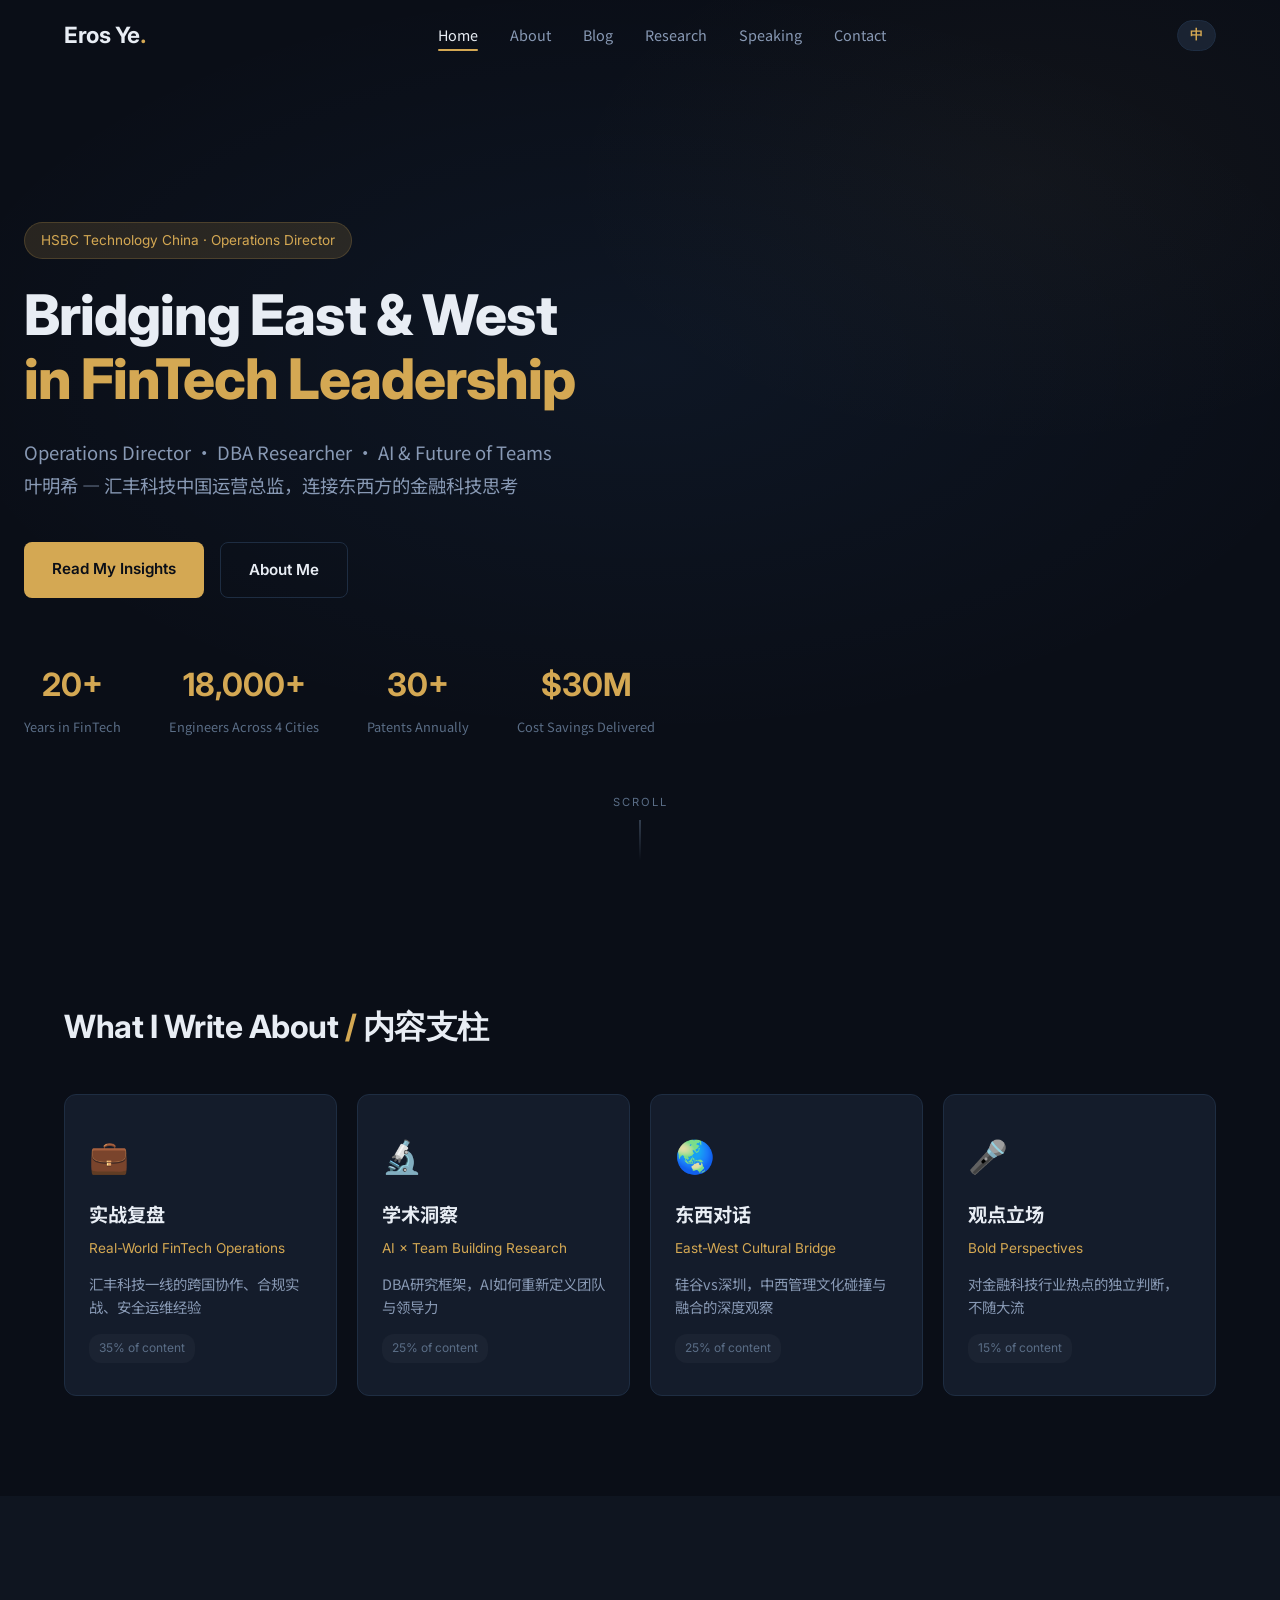
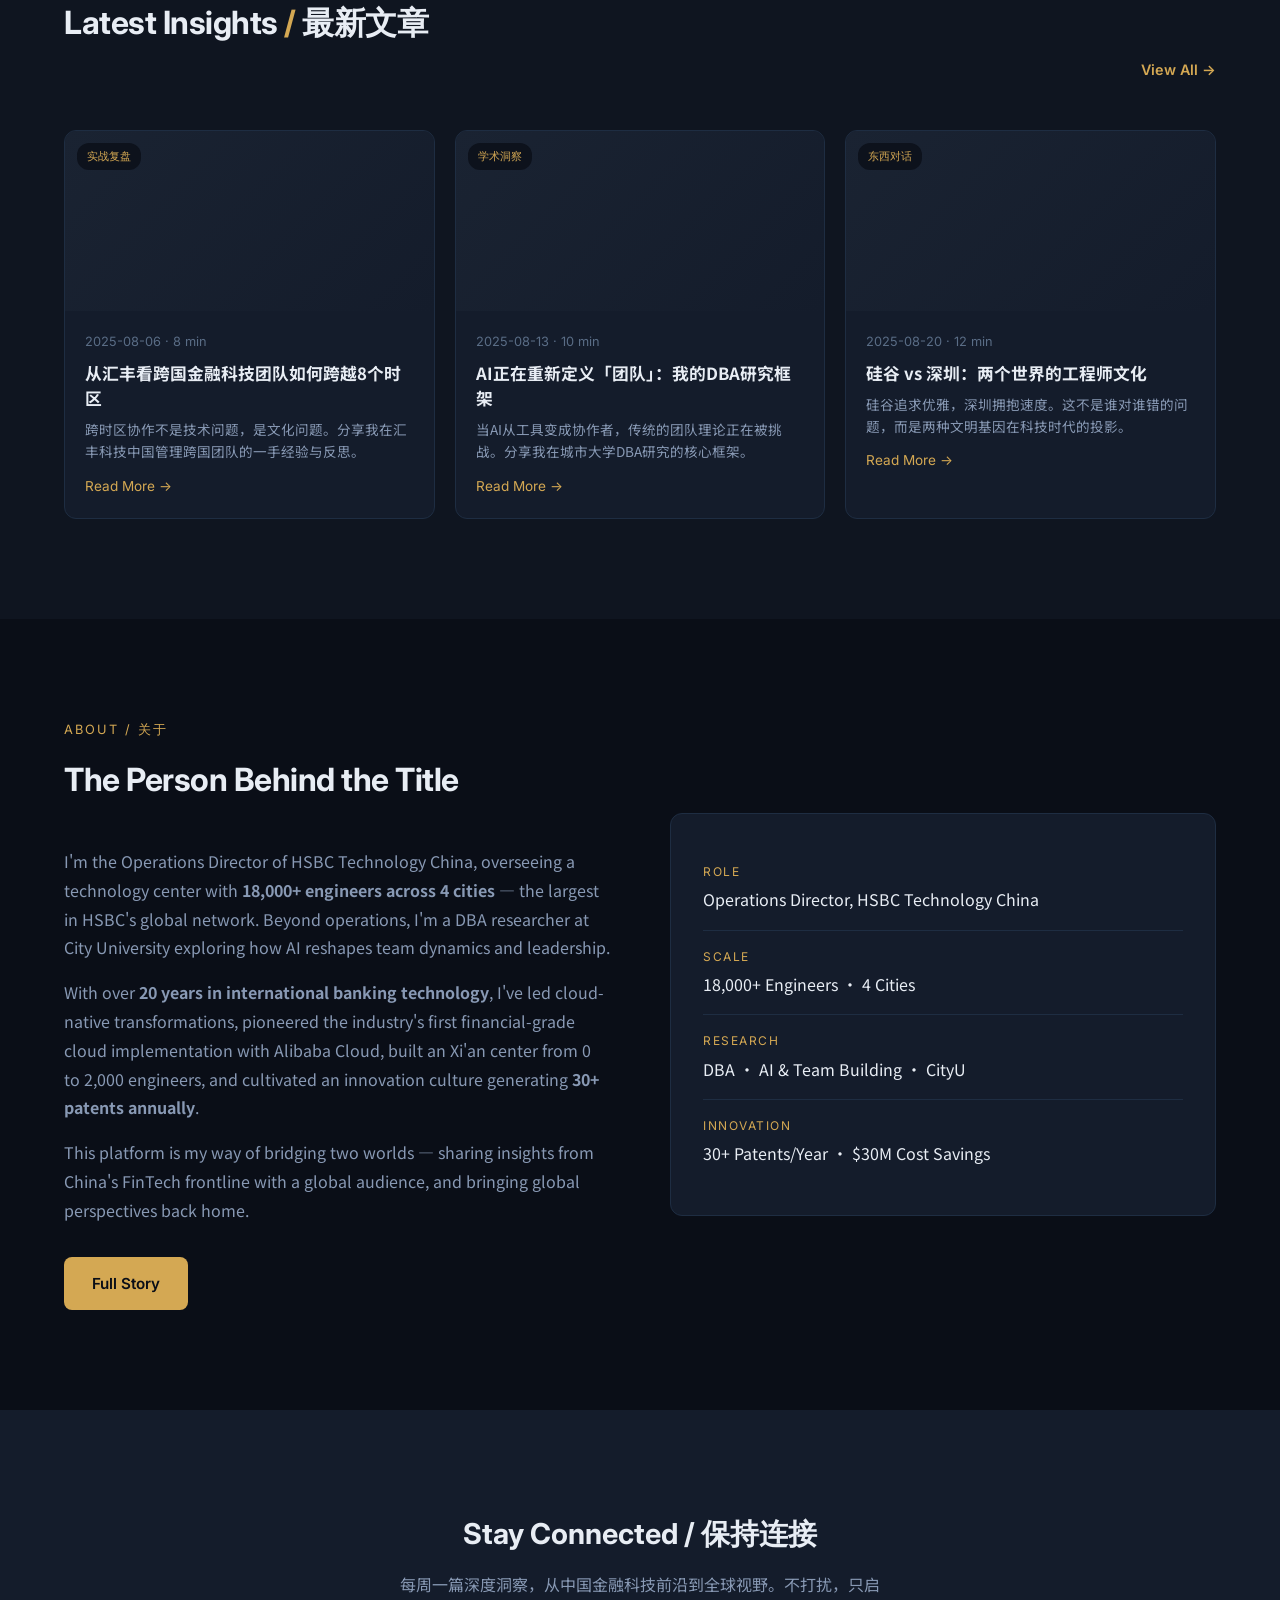
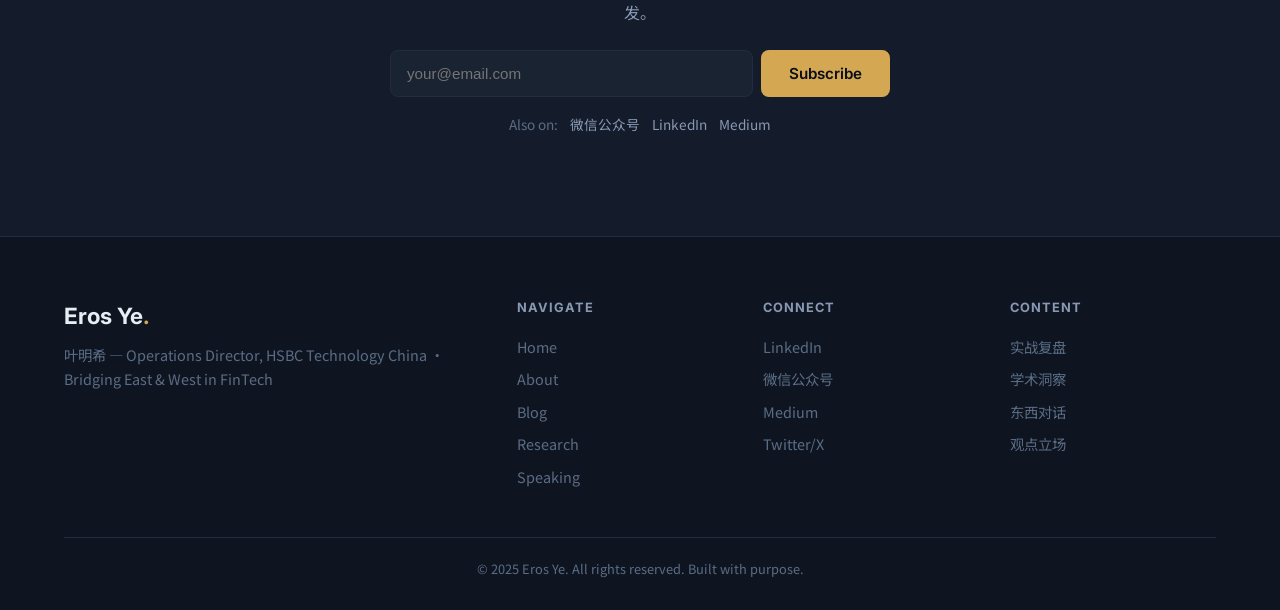
==== index.html @ 11315983 "Eros Ye personal brand website v1.0" ====
<!DOCTYPE html>
<html lang="zh-CN">
<head>
<meta charset="UTF-8">
<meta name="viewport" content="width=device-width, initial-scale=1.0">
<meta name="description" content="HSBC Technology China COO · DBA Researcher · FinTech East-Meets-West — 汇丰科技中国COO的个人品牌网站，连接东西方金融科技">
<meta name="keywords" content="FinTech, HSBC, COO, AI Leadership, Team Building, 金融科技, 东西方管理, DBA">
<meta property="og:title" content="Eros Ye — FinTech Leader · COO · Researcher">
<meta property="og:description" content="Bridging East and West in FinTech, AI, and Leadership">
<meta property="og:type" content="website">
<title>Eros Ye — FinTech Leader · COO · Researcher</title>
<link rel="stylesheet" href="css/style.css">
<link rel="preconnect" href="https://fonts.googleapis.com">
<link rel="preconnect" href="https://fonts.gstatic.com" crossorigin>
<link href="https://fonts.googleapis.com/css2?family=Inter:wght@400;500;600;700;800&family=Noto+Sans+SC:wght@400;500;600;700&display=swap" rel="stylesheet">
</head>
<body>
  <!-- 导航栏 -->
  <nav class="navbar" id="navbar">
    <div class="nav-container">
      <a href="/" class="nav-logo">Eros Ye<span class="dot">.</span></a>
      <div class="nav-links" id="navLinks">
        <a href="/" class="nav-link active">Home</a>
        <a href="/about.html" class="nav-link">About</a>
        <a href="/blog.html" class="nav-link">Blog</a>
        <a href="/research.html" class="nav-link">Research</a>
        <a href="/speaking.html" class="nav-link">Speaking</a>
        <a href="/contact.html" class="nav-link">Contact</a>
      </div>
      <div class="nav-actions">
        <button class="lang-toggle" onclick="toggleLang()" id="langToggle">中</button>
        <button class="mobile-menu-btn" onclick="toggleMobileMenu()">☰</button>
      </div>
    </div>
  </nav>

  <!-- 英雄区域 -->
  <section class="hero">
    <div class="hero-bg"></div>
    <div class="hero-content">
      <div class="hero-badge">HSBC Technology China · Operations Director</div>
      <h1 class="hero-title">
        <span class="hero-line">Bridging East & West</span>
        <span class="hero-line accent">in FinTech Leadership</span>
      </h1>
      <p class="hero-subtitle">
        Operations Director · DBA Researcher · AI & Future of Teams<br>
        叶明希 — 汇丰科技中国运营总监，连接东西方的金融科技思考
      </p>
      <div class="hero-cta">
        <a href="/blog.html" class="btn btn-primary">Read My Insights</a>
        <a href="/about.html" class="btn btn-outline">About Me</a>
      </div>
      <div class="hero-stats">
        <div class="stat">
          <div class="stat-number">20+</div>
          <div class="stat-label">Years in FinTech</div>
        </div>
        <div class="stat">
          <div class="stat-number">18,000+</div>
          <div class="stat-label">Engineers Across 4 Cities</div>
        </div>
        <div class="stat">
          <div class="stat-number">30+</div>
          <div class="stat-label">Patents Annually</div>
        </div>
        <div class="stat">
          <div class="stat-number">$30M</div>
          <div class="stat-label">Cost Savings Delivered</div>
        </div>
      </div>
    </div>
    <div class="scroll-indicator">
      <span>Scroll</span>
      <div class="scroll-line"></div>
    </div>
  </section>

  <!-- 内容支柱 -->
  <section class="pillars section">
    <div class="container">
      <h2 class="section-title">What I Write About <span class="accent">/</span> 内容支柱</h2>
      <div class="pillars-grid">
        <div class="pillar-card" data-aos="fade-up">
          <div class="pillar-icon">💼</div>
          <h3>实战复盘</h3>
          <p class="en">Real-World FinTech Operations</p>
          <p>汇丰科技一线的跨国协作、合规实战、安全运维经验</p>
          <div class="pillar-tag">35% of content</div>
        </div>
        <div class="pillar-card" data-aos="fade-up" data-aos-delay="100">
          <div class="pillar-icon">🔬</div>
          <h3>学术洞察</h3>
          <p class="en">AI × Team Building Research</p>
          <p>DBA研究框架，AI如何重新定义团队与领导力</p>
          <div class="pillar-tag">25% of content</div>
        </div>
        <div class="pillar-card" data-aos="fade-up" data-aos-delay="200">
          <div class="pillar-icon">🌏</div>
          <h3>东西对话</h3>
          <p class="en">East-West Cultural Bridge</p>
          <p>硅谷vs深圳，中西管理文化碰撞与融合的深度观察</p>
          <div class="pillar-tag">25% of content</div>
        </div>
        <div class="pillar-card" data-aos="fade-up" data-aos-delay="300">
          <div class="pillar-icon">🎤</div>
          <h3>观点立场</h3>
          <p class="en">Bold Perspectives</p>
          <p>对金融科技行业热点的独立判断，不随大流</p>
          <div class="pillar-tag">15% of content</div>
        </div>
      </div>
    </div>
  </section>

  <!-- 最新文章 -->
  <section class="latest-posts section bg-alt">
    <div class="container">
      <div class="section-header">
        <h2 class="section-title">Latest Insights <span class="accent">/</span> 最新文章</h2>
        <a href="/blog.html" class="btn btn-text">View All →</a>
      </div>
      <div class="posts-grid" id="latestPosts">
        <!-- JS 动态加载 -->
      </div>
    </div>
  </section>

  <!-- 关于我简介 -->
  <section class="about-brief section">
    <div class="container">
      <div class="about-brief-grid">
        <div class="about-brief-text">
          <div class="section-label">About / 关于</div>
          <h2 class="section-title">The Person Behind the Title</h2>
          <p>I'm the Operations Director of HSBC Technology China, overseeing a technology center with <strong>18,000+ engineers across 4 cities</strong> — the largest in HSBC's global network. Beyond operations, I'm a DBA researcher at City University exploring how AI reshapes team dynamics and leadership.</p>
          <p>With over <strong>20 years in international banking technology</strong>, I've led cloud-native transformations, pioneered the industry's first financial-grade cloud implementation with Alibaba Cloud, built an Xi'an center from 0 to 2,000 engineers, and cultivated an innovation culture generating <strong>30+ patents annually</strong>.</p>
          <p>This platform is my way of bridging two worlds — sharing insights from China's FinTech frontline with a global audience, and bringing global perspectives back home.</p>
          <a href="/about.html" class="btn btn-primary">Full Story</a>
        </div>
        <div class="about-brief-visual">
          <div class="visual-card">
            <div class="visual-item">
              <div class="visual-label">Role</div>
              <div class="visual-value">Operations Director, HSBC Technology China</div>
            </div>
            <div class="visual-item">
              <div class="visual-label">Scale</div>
              <div class="visual-value">18,000+ Engineers · 4 Cities</div>
            </div>
            <div class="visual-item">
              <div class="visual-label">Research</div>
              <div class="visual-value">DBA · AI & Team Building · CityU</div>
            </div>
            <div class="visual-item">
              <div class="visual-label">Innovation</div>
              <div class="visual-value">30+ Patents/Year · $30M Cost Savings</div>
            </div>
          </div>
        </div>
      </div>
    </div>
  </section>

  <!-- 订阅区域 -->
  <section class="newsletter section bg-dark">
    <div class="container">
      <div class="newsletter-content">
        <h2>Stay Connected / 保持连接</h2>
        <p>每周一篇深度洞察，从中国金融科技前沿到全球视野。不打扰，只启发。</p>
        <form class="newsletter-form" id="newsletterForm" onsubmit="subscribeNewsletter(event)">
          <input type="email" placeholder="your@email.com" required>
          <button type="submit" class="btn btn-primary">Subscribe</button>
        </form>
        <div class="newsletter-platforms">
          <span>Also on:</span>
          <a href="#" class="platform-link">微信公众号</a>
          <a href="#" class="platform-link">LinkedIn</a>
          <a href="#" class="platform-link">Medium</a>
        </div>
      </div>
    </div>
  </section>

  <!-- 页脚 -->
  <footer class="footer">
    <div class="container">
      <div class="footer-grid">
        <div class="footer-brand">
          <div class="footer-logo">Eros Ye<span class="dot">.</span></div>
          <p>叶明希 — Operations Director, HSBC Technology China · Bridging East & West in FinTech</p>
        </div>
        <div class="footer-links">
          <h4>Navigate</h4>
          <a href="/">Home</a>
          <a href="/about.html">About</a>
          <a href="/blog.html">Blog</a>
          <a href="/research.html">Research</a>
          <a href="/speaking.html">Speaking</a>
        </div>
        <div class="footer-links">
          <h4>Connect</h4>
          <a href="#">LinkedIn</a>
          <a href="#">微信公众号</a>
          <a href="#">Medium</a>
          <a href="#">Twitter/X</a>
        </div>
        <div class="footer-links">
          <h4>Content</h4>
          <a href="/blog.html?pillar=practice">实战复盘</a>
          <a href="/blog.html?pillar=academic">学术洞察</a>
          <a href="/blog.html?pillar=eastwest">东西对话</a>
          <a href="/blog.html?pillar=opinion">观点立场</a>
        </div>
      </div>
      <div class="footer-bottom">
        <p>&copy; 2025 Eros Ye. All rights reserved. Built with purpose.</p>
      </div>
    </div>
  </footer>

  <script src="js/main.js"></script>
  <script src="js/data.js"></script>
</body>
</html>
---- css/style.css ----
/* ========================================
   个人品牌网站 — 主样式表
   金融科技调性：深蓝+金色+极简
   ======================================== */

/* === CSS Variables === */
:root {
  --bg-primary: #0a0e17;
  --bg-secondary: #0f1520;
  --bg-card: #141c2b;
  --bg-elevated: #1a2332;
  --border: #1e2d42;
  --border-light: #263548;
  --text-primary: #e8edf4;
  --text-secondary: #8899b4;
  --text-muted: #5a6d86;
  --accent: #d4a853;
  --accent-hover: #e0be6a;
  --accent-dim: rgba(212, 168, 83, 0.15);
  --blue: #4d9fff;
  --blue-dim: rgba(77, 159, 255, 0.12);
  --green: #34d399;
  --red: #f87171;
  --purple: #a78bfa;
  --font-en: 'Inter', -apple-system, BlinkMacSystemFont, sans-serif;
  --font-cn: 'Noto Sans SC', 'PingFang SC', 'Microsoft YaHei', sans-serif;
  --radius: 12px;
  --radius-sm: 8px;
  --transition: 0.3s cubic-bezier(0.4, 0, 0.2, 1);
  --max-width: 1200px;
}

/* === Reset & Base === */
*, *::before, *::after { margin: 0; padding: 0; box-sizing: border-box; }
html { scroll-behavior: smooth; }
body {
  font-family: var(--font-cn);
  background: var(--bg-primary);
  color: var(--text-primary);
  line-height: 1.7;
  -webkit-font-smoothing: antialiased;
  overflow-x: hidden;
}
.container { max-width: var(--max-width); margin: 0 auto; padding: 0 24px; }
.section { padding: 100px 0; }
.section.bg-alt { background: var(--bg-secondary); }
.section.bg-dark { background: var(--bg-card); }

/* === Typography === */
.section-title {
  font-family: var(--font-en);
  font-size: 2rem;
  font-weight: 700;
  margin-bottom: 40px;
  letter-spacing: -0.5px;
}
.section-title .accent { color: var(--accent); }
.section-label {
  font-family: var(--font-en);
  font-size: 0.8rem;
  text-transform: uppercase;
  letter-spacing: 2px;
  color: var(--accent);
  margin-bottom: 12px;
}
.section-header {
  display: flex;
  justify-content: space-between;
  align-items: flex-end;
  margin-bottom: 40px;
}

/* === Navigation === */
.navbar {
  position: fixed; top: 0; left: 0; right: 0; z-index: 1000;
  padding: 16px 0;
  transition: background var(--transition), padding var(--transition);
}
.navbar.scrolled {
  background: rgba(10, 14, 23, 0.92);
  backdrop-filter: blur(20px);
  border-bottom: 1px solid var(--border);
  padding: 10px 0;
}
.nav-container {
  max-width: var(--max-width); margin: 0 auto; padding: 0 24px;
  display: flex; justify-content: space-between; align-items: center;
}
.nav-logo {
  font-family: var(--font-en); font-size: 1.4rem; font-weight: 700;
  color: var(--text-primary); text-decoration: none; letter-spacing: -0.5px;
}
.nav-logo .dot { color: var(--accent); }
.nav-links { display: flex; gap: 32px; }
.nav-link {
  font-size: 0.9rem; color: var(--text-secondary); text-decoration: none;
  transition: color var(--transition); position: relative;
}
.nav-link:hover, .nav-link.active { color: var(--text-primary); }
.nav-link.active::after {
  content: ''; position: absolute; bottom: -4px; left: 0; right: 0;
  height: 2px; background: var(--accent); border-radius: 1px;
}
.nav-actions { display: flex; align-items: center; gap: 12px; }
.lang-toggle {
  background: var(--bg-elevated); color: var(--accent); border: 1px solid var(--border);
  padding: 6px 12px; border-radius: 20px; cursor: pointer;
  font-size: 0.8rem; font-weight: 600; transition: all var(--transition);
}
.lang-toggle:hover { background: var(--accent); color: var(--bg-primary); }
.mobile-menu-btn {
  display: none; background: none; border: none; color: var(--text-primary);
  font-size: 1.5rem; cursor: pointer;
}

/* === Hero === */
.hero {
  min-height: 100vh; display: flex; align-items: center;
  position: relative; overflow: hidden;
  padding: 120px 24px 60px;
}
.hero-bg {
  position: absolute; inset: 0;
  background: radial-gradient(ellipse 80% 60% at 50% 40%, rgba(77, 159, 255, 0.06) 0%, transparent 70%),
              radial-gradient(ellipse 60% 50% at 80% 20%, rgba(212, 168, 83, 0.04) 0%, transparent 60%);
}
.hero-content { position: relative; z-index: 1; max-width: 800px; }
.hero-badge {
  display: inline-block; font-family: var(--font-en); font-size: 0.85rem;
  color: var(--accent); background: var(--accent-dim);
  padding: 6px 16px; border-radius: 20px; margin-bottom: 24px;
  border: 1px solid rgba(212, 168, 83, 0.2);
}
.hero-title { margin-bottom: 24px; }
.hero-line {
  display: block; font-family: var(--font-en); font-size: 3.5rem;
  font-weight: 800; line-height: 1.15; letter-spacing: -1px;
}
.hero-line.accent { color: var(--accent); }
.hero-subtitle {
  font-size: 1.15rem; color: var(--text-secondary); margin-bottom: 40px;
  line-height: 1.8;
}
.hero-cta { display: flex; gap: 16px; margin-bottom: 60px; }

/* === Buttons === */
.btn {
  display: inline-block; padding: 14px 28px; border-radius: var(--radius-sm);
  font-family: var(--font-en); font-size: 0.95rem; font-weight: 600;
  text-decoration: none; cursor: pointer; transition: all var(--transition);
  border: none;
}
.btn-primary {
  background: var(--accent); color: var(--bg-primary);
}
.btn-primary:hover { background: var(--accent-hover); transform: translateY(-2px); }
.btn-outline {
  background: transparent; color: var(--text-primary);
  border: 1px solid var(--border);
}
.btn-outline:hover { border-color: var(--accent); color: var(--accent); }
.btn-text {
  color: var(--accent); background: none; padding: 8px 0;
  font-size: 0.9rem;
}
.btn-text:hover { color: var(--accent-hover); }

/* === Hero Stats === */
.hero-stats { display: flex; gap: 48px; }
.stat { text-align: center; }
.stat-number {
  font-family: var(--font-en); font-size: 2rem; font-weight: 700;
  color: var(--accent);
}
.stat-label {
  font-size: 0.8rem; color: var(--text-muted); margin-top: 4px;
}

/* === Scroll Indicator === */
.scroll-indicator {
  position: absolute; bottom: 40px; left: 50%; transform: translateX(-50%);
  display: flex; flex-direction: column; align-items: center; gap: 8px;
}
.scroll-indicator span {
  font-family: var(--font-en); font-size: 0.7rem; text-transform: uppercase;
  letter-spacing: 2px; color: var(--text-muted);
}
.scroll-line {
  width: 1px; height: 40px; background: linear-gradient(to bottom, var(--text-muted), transparent);
}

/* === Pillars === */
.pillars-grid {
  display: grid; grid-template-columns: repeat(4, 1fr); gap: 20px;
}
.pillar-card {
  background: var(--bg-card); border: 1px solid var(--border);
  border-radius: var(--radius); padding: 32px 24px;
  transition: all var(--transition); position: relative; overflow: hidden;
}
.pillar-card::before {
  content: ''; position: absolute; top: 0; left: 0; right: 0; height: 2px;
  background: linear-gradient(90deg, var(--accent), transparent);
  opacity: 0; transition: opacity var(--transition);
}
.pillar-card:hover { transform: translateY(-4px); border-color: var(--border-light); }
.pillar-card:hover::before { opacity: 1; }
.pillar-icon { font-size: 2rem; margin-bottom: 16px; }
.pillar-card h3 { font-size: 1.2rem; margin-bottom: 8px; }
.pillar-card .en {
  font-family: var(--font-en); font-size: 0.85rem; color: var(--accent);
  margin-bottom: 12px;
}
.pillar-card p { font-size: 0.9rem; color: var(--text-secondary); line-height: 1.6; }
.pillar-tag {
  display: inline-block; margin-top: 16px; font-family: var(--font-en);
  font-size: 0.75rem; color: var(--text-muted);
  background: rgba(255,255,255,0.03); padding: 4px 10px; border-radius: 12px;
}

/* === Posts Grid === */
.posts-grid {
  display: grid; grid-template-columns: repeat(3, 1fr); gap: 20px;
}
.post-card {
  background: var(--bg-card); border: 1px solid var(--border);
  border-radius: var(--radius); overflow: hidden;
  transition: all var(--transition); cursor: pointer;
}
.post-card:hover { transform: translateY(-4px); border-color: var(--border-light); }
.post-card-image {
  height: 180px; background: linear-gradient(135deg, var(--bg-elevated), var(--bg-card));
  position: relative; overflow: hidden;
}
.post-card-image .post-pillar-badge {
  position: absolute; top: 12px; left: 12px;
  font-family: var(--font-en); font-size: 0.7rem; color: var(--accent);
  background: rgba(10, 14, 23, 0.8); padding: 4px 10px; border-radius: 12px;
}
.post-card-body { padding: 20px; }
.post-card-date {
  font-family: var(--font-en); font-size: 0.8rem; color: var(--text-muted);
  margin-bottom: 8px;
}
.post-card h3 { font-size: 1.05rem; margin-bottom: 8px; line-height: 1.5; }
.post-card p { font-size: 0.85rem; color: var(--text-secondary); line-height: 1.6; }
.post-card .read-more {
  display: inline-block; margin-top: 12px; font-family: var(--font-en);
  font-size: 0.85rem; color: var(--accent); text-decoration: none;
}
.post-card .read-more:hover { color: var(--accent-hover); }

/* === About Brief === */
.about-brief-grid {
  display: grid; grid-template-columns: 1fr 1fr; gap: 60px; align-items: center;
}
.about-brief-text p {
  font-size: 1rem; color: var(--text-secondary); margin-bottom: 16px;
  line-height: 1.8;
}
.about-brief-text .btn { margin-top: 16px; }
.visual-card {
  background: var(--bg-card); border: 1px solid var(--border);
  border-radius: var(--radius); padding: 32px;
}
.visual-item {
  padding: 16px 0; border-bottom: 1px solid var(--border);
}
.visual-item:last-child { border-bottom: none; }
.visual-label {
  font-family: var(--font-en); font-size: 0.75rem; text-transform: uppercase;
  letter-spacing: 1.5px; color: var(--accent); margin-bottom: 4px;
}
.visual-value { font-size: 1rem; }

/* === Newsletter === */
.newsletter-content { text-align: center; max-width: 500px; margin: 0 auto; }
.newsletter-content h2 { font-family: var(--font-en); font-size: 1.8rem; margin-bottom: 12px; }
.newsletter-content p { color: var(--text-secondary); margin-bottom: 24px; }
.newsletter-form {
  display: flex; gap: 8px; margin-bottom: 16px;
}
.newsletter-form input {
  flex: 1; padding: 14px 16px; background: var(--bg-elevated);
  border: 1px solid var(--border); border-radius: var(--radius-sm);
  color: var(--text-primary); font-size: 0.95rem;
}
.newsletter-form input:focus { outline: none; border-color: var(--accent); }
.newsletter-platforms {
  display: flex; justify-content: center; align-items: center; gap: 12px;
  font-size: 0.85rem; color: var(--text-muted);
}
.platform-link { color: var(--text-secondary); text-decoration: none; }
.platform-link:hover { color: var(--accent); }

/* === Footer === */
.footer { background: var(--bg-secondary); border-top: 1px solid var(--border); padding: 60px 0 30px; }
.footer-grid {
  display: grid; grid-template-columns: 2fr 1fr 1fr 1fr; gap: 40px;
  margin-bottom: 40px;
}
.footer-logo {
  font-family: var(--font-en); font-size: 1.4rem; font-weight: 700; margin-bottom: 8px;
}
.footer-logo .dot { color: var(--accent); }
.footer-brand p { color: var(--text-muted); font-size: 0.9rem; }
.footer-links h4 {
  font-family: var(--font-en); font-size: 0.8rem; text-transform: uppercase;
  letter-spacing: 1px; color: var(--text-secondary); margin-bottom: 16px;
}
.footer-links a {
  display: block; font-size: 0.9rem; color: var(--text-muted);
  text-decoration: none; margin-bottom: 8px; transition: color var(--transition);
}
.footer-links a:hover { color: var(--text-primary); }
.footer-bottom {
  padding-top: 20px; border-top: 1px solid var(--border);
  text-align: center; font-size: 0.8rem; color: var(--text-muted);
}

/* === Page Header (sub pages) === */
.page-header {
  padding: 140px 0 60px;
  background: linear-gradient(180deg, var(--bg-secondary) 0%, var(--bg-primary) 100%);
  text-align: center;
}
.page-header h1 {
  font-family: var(--font-en); font-size: 3rem; font-weight: 800; margin-bottom: 12px;
}
.page-header p { color: var(--text-secondary); font-size: 1.1rem; }

/* === About Page === */
.about-full { padding: 80px 0; }
.about-section { margin-bottom: 60px; }
.about-section h3 {
  font-family: var(--font-en); font-size: 1.4rem; margin-bottom: 20px;
  color: var(--accent);
}
.about-section p, .about-section li {
  color: var(--text-secondary); line-height: 1.9; margin-bottom: 12px;
}
.timeline { position: relative; padding-left: 24px; }
.timeline::before {
  content: ''; position: absolute; left: 0; top: 0; bottom: 0;
  width: 1px; background: var(--border);
}
.timeline-item { position: relative; padding: 0 0 32px 24px; }
.timeline-item::before {
  content: ''; position: absolute; left: -28px; top: 6px;
  width: 8px; height: 8px; border-radius: 50%;
  background: var(--accent);
}
.timeline-year {
  font-family: var(--font-en); font-size: 0.85rem; color: var(--accent); margin-bottom: 4px;
}
.timeline-title { font-weight: 600; margin-bottom: 4px; }
.timeline-desc { font-size: 0.9rem; color: var(--text-muted); }

/* === Blog Page === */
.blog-filters {
  display: flex; gap: 12px; margin-bottom: 40px; flex-wrap: wrap;
}
.filter-btn {
  padding: 8px 20px; background: var(--bg-card); border: 1px solid var(--border);
  border-radius: 20px; color: var(--text-secondary); cursor: pointer;
  font-size: 0.9rem; transition: all var(--transition);
}
.filter-btn:hover, .filter-btn.active {
  background: var(--accent-dim); border-color: var(--accent); color: var(--accent);
}

/* === Article Page === */
.article { max-width: 720px; margin: 0 auto; padding: 40px 0; }
.article-header { margin-bottom: 40px; }
.article-meta {
  display: flex; gap: 16px; align-items: center; margin-bottom: 16px;
  font-family: var(--font-en); font-size: 0.85rem; color: var(--text-muted);
}
.article-pillar-badge {
  padding: 4px 12px; background: var(--accent-dim); color: var(--accent);
  border-radius: 12px; font-size: 0.8rem;
}
.article h1 { font-size: 2.2rem; line-height: 1.3; margin-bottom: 20px; }
.article h2 { font-size: 1.5rem; margin: 40px 0 16px; color: var(--accent); }
.article h3 { font-size: 1.2rem; margin: 28px 0 12px; }
.article p { color: var(--text-secondary); line-height: 1.9; margin-bottom: 16px; }
.article blockquote {
  border-left: 3px solid var(--accent); padding: 16px 20px;
  margin: 24px 0; background: var(--bg-card); border-radius: 0 var(--radius-sm) var(--radius-sm) 0;
  color: var(--text-secondary); font-style: italic;
}
.article ul, .article ol { padding-left: 24px; margin-bottom: 16px; }
.article li { color: var(--text-secondary); margin-bottom: 8px; line-height: 1.7; }
.article-footer {
  margin-top: 60px; padding-top: 24px; border-top: 1px solid var(--border);
}
.article-tags { display: flex; gap: 8px; flex-wrap: wrap; }
.article-tag {
  padding: 4px 12px; background: rgba(255,255,255,0.04);
  border-radius: 12px; font-size: 0.8rem; color: var(--text-muted);
}

/* === Research Page === */
.research-card {
  background: var(--bg-card); border: 1px solid var(--border);
  border-radius: var(--radius); padding: 24px; margin-bottom: 20px;
}
.research-card h3 { font-size: 1.15rem; margin-bottom: 8px; }
.research-meta {
  font-family: var(--font-en); font-size: 0.85rem; color: var(--text-muted);
  margin-bottom: 12px;
}
.research-card p { font-size: 0.9rem; color: var(--text-secondary); line-height: 1.7; }

/* === Speaking Page === */
.talk-card {
  background: var(--bg-card); border: 1px solid var(--border);
  border-radius: var(--radius); padding: 24px; margin-bottom: 20px;
}
.talk-card h3 { font-size: 1.15rem; margin-bottom: 8px; }
.talk-event {
  font-family: var(--font-en); font-size: 0.85rem; color: var(--accent); margin-bottom: 4px;
}
.talk-date { font-size: 0.85rem; color: var(--text-muted); margin-bottom: 12px; }
.talk-card p { font-size: 0.9rem; color: var(--text-secondary); line-height: 1.7; }

/* === Contact Page === */
.contact-grid {
  display: grid; grid-template-columns: 1fr 1fr; gap: 40px;
}
.contact-form { display: flex; flex-direction: column; gap: 16px; }
.contact-form input, .contact-form textarea {
  width: 100%; padding: 14px 16px; background: var(--bg-card);
  border: 1px solid var(--border); border-radius: var(--radius-sm);
  color: var(--text-primary); font-size: 0.95rem; font-family: inherit;
}
.contact-form input:focus, .contact-form textarea:focus {
  outline: none; border-color: var(--accent);
}
.contact-form textarea { min-height: 120px; resize: vertical; }
.contact-info-item {
  display: flex; gap: 12px; align-items: flex-start; margin-bottom: 24px;
}
.contact-info-icon { font-size: 1.3rem; flex-shrink: 0; }
.contact-info-text h4 { font-size: 0.9rem; margin-bottom: 4px; }
.contact-info-text p { font-size: 0.9rem; color: var(--text-secondary); }

/* === Responsive === */
@media (max-width: 1024px) {
  .pillars-grid { grid-template-columns: repeat(2, 1fr); }
  .posts-grid { grid-template-columns: repeat(2, 1fr); }
  .footer-grid { grid-template-columns: 1fr 1fr; }
}
@media (max-width: 768px) {
  .hero-line { font-size: 2.2rem; }
  .hero-stats { gap: 24px; flex-wrap: wrap; }
  .nav-links { display: none; }
  .nav-links.open {
    display: flex; flex-direction: column; position: absolute;
    top: 100%; left: 0; right: 0; background: var(--bg-primary);
    border-bottom: 1px solid var(--border); padding: 16px 24px; gap: 16px;
  }
  .mobile-menu-btn { display: block; }
  .pillars-grid { grid-template-columns: 1fr; }
  .posts-grid { grid-template-columns: 1fr; }
  .about-brief-grid { grid-template-columns: 1fr; }
  .contact-grid { grid-template-columns: 1fr; }
  .footer-grid { grid-template-columns: 1fr; }
  .page-header h1 { font-size: 2rem; }
}
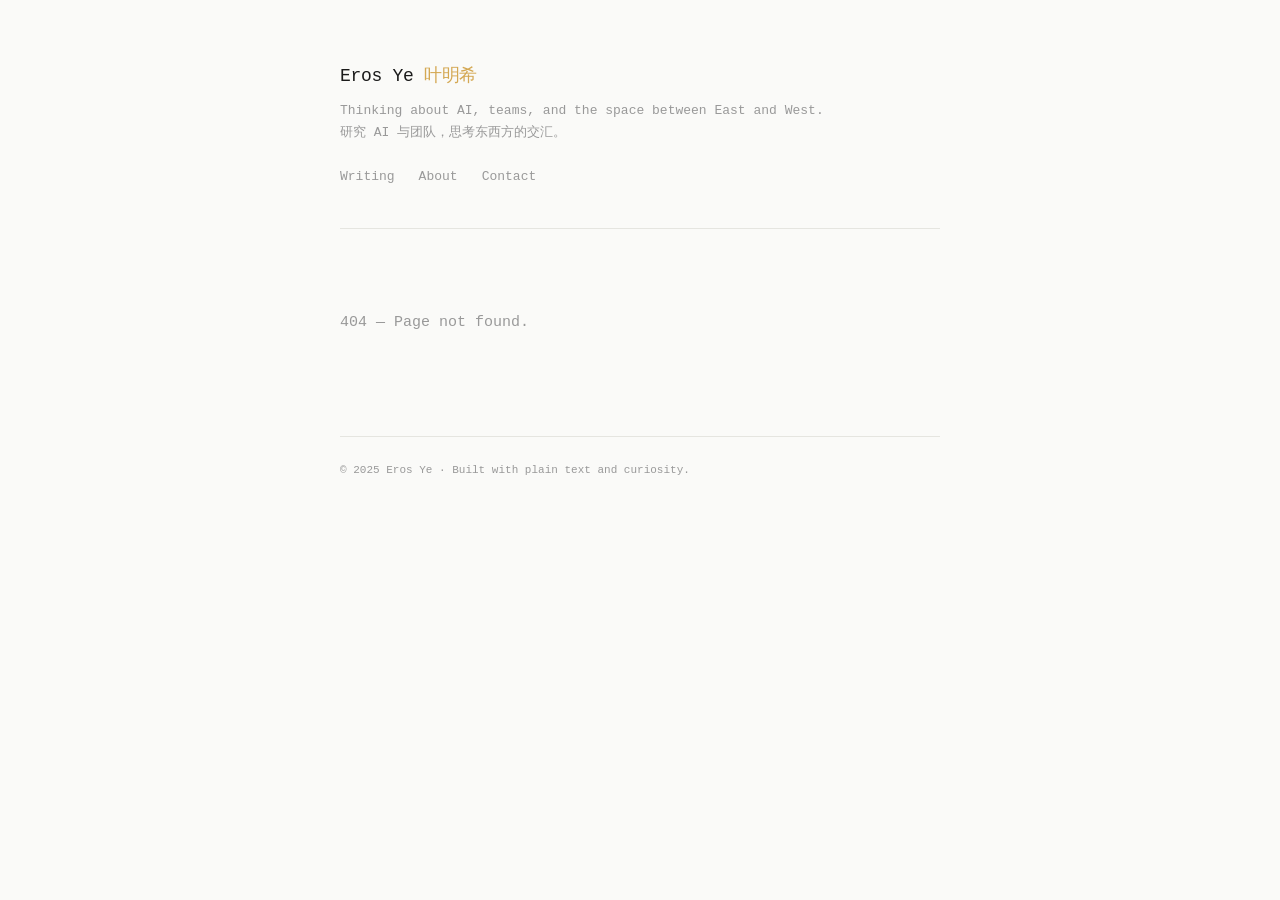
==== commit 331c952d: "v2.0: minimalist geek style - monospace, dark mode, blog-first, no corporate branding" ====
--- a/index.html
+++ b/index.html
@@ -3,223 +3,454 @@
 <head>
 <meta charset="UTF-8">
 <meta name="viewport" content="width=device-width, initial-scale=1.0">
-<meta name="description" content="HSBC Technology China COO · DBA Researcher · FinTech East-Meets-West — 汇丰科技中国COO的个人品牌网站，连接东西方金融科技">
-<meta name="keywords" content="FinTech, HSBC, COO, AI Leadership, Team Building, 金融科技, 东西方管理, DBA">
-<meta property="og:title" content="Eros Ye — FinTech Leader · COO · Researcher">
-<meta property="og:description" content="Bridging East and West in FinTech, AI, and Leadership">
-<meta property="og:type" content="website">
-<title>Eros Ye — FinTech Leader · COO · Researcher</title>
-<link rel="stylesheet" href="css/style.css">
-<link rel="preconnect" href="https://fonts.googleapis.com">
-<link rel="preconnect" href="https://fonts.gstatic.com" crossorigin>
-<link href="https://fonts.googleapis.com/css2?family=Inter:wght@400;500;600;700;800&family=Noto+Sans+SC:wght@400;500;600;700&display=swap" rel="stylesheet">
+<meta name="description" content="Eros Ye 叶明希 — Thinking about AI, teams, and the space between East and West.">
+<title>Eros Ye</title>
+<style>
+  :root {
+    --bg: #fafaf8;
+    --text: #1a1a1a;
+    --text-secondary: #555;
+    --text-muted: #999;
+    --border: #e5e5e0;
+    --code-bg: #f3f3f0;
+    --link: #1a1a1a;
+    --link-hover: #555;
+    --accent: #d4a853;
+  }
+
+  @media (prefers-color-scheme: dark) {
+    :root {
+      --bg: #111110;
+      --text: #e0e0dc;
+      --text-secondary: #999;
+      --text-muted: #666;
+      --border: #2a2a28;
+      --code-bg: #1a1a18;
+      --link: #e0e0dc;
+      --link-hover: #aaa;
+    }
+  }
+
+  * { margin:0; padding:0; box-sizing:border-box; }
+
+  body {
+    font-family: 'SF Mono', 'Fira Code', 'JetBrains Mono', 'Courier New', 'Noto Sans SC', monospace;
+    background: var(--bg);
+    color: var(--text);
+    line-height: 1.8;
+    font-size: 15px;
+    -webkit-font-smoothing: antialiased;
+    max-width: 640px;
+    margin: 0 auto;
+    padding: 0 20px 80px;
+  }
+
+  /* === 顶部 === */
+  .site-header {
+    padding: 60px 0 40px;
+    border-bottom: 1px solid var(--border);
+    margin-bottom: 40px;
+  }
+  .site-header h1 {
+    font-size: 18px;
+    font-weight: 400;
+    letter-spacing: -0.3px;
+    margin-bottom: 8px;
+  }
+  .site-header h1 span { color: var(--accent); }
+  .site-header .tagline {
+    font-size: 13px;
+    color: var(--text-muted);
+    line-height: 1.7;
+  }
+  .site-header nav {
+    margin-top: 20px;
+    display: flex;
+    gap: 24px;
+    flex-wrap: wrap;
+  }
+  .site-header nav a {
+    font-size: 13px;
+    color: var(--text-muted);
+    text-decoration: none;
+    transition: color 0.2s;
+  }
+  .site-header nav a:hover, .site-header nav a.active { color: var(--text); }
+
+  /* === 文章列表 === */
+  .post-item {
+    padding: 24px 0;
+    border-bottom: 1px solid var(--border);
+  }
+  .post-item .post-date {
+    font-size: 11px;
+    color: var(--text-muted);
+    margin-bottom: 6px;
+    letter-spacing: 0.5px;
+  }
+  .post-item .post-title {
+    font-size: 16px;
+    font-weight: 500;
+    color: var(--text);
+    text-decoration: none;
+    margin-bottom: 6px;
+    display: block;
+    line-height: 1.5;
+  }
+  .post-item .post-title:hover { color: var(--link-hover); }
+  .post-item .post-excerpt {
+    font-size: 13px;
+    color: var(--text-secondary);
+    line-height: 1.7;
+  }
+  .post-item .post-tags {
+    margin-top: 8px;
+    display: flex;
+    gap: 8px;
+    flex-wrap: wrap;
+  }
+  .post-item .post-tags span {
+    font-size: 10px;
+    color: var(--text-muted);
+    background: var(--code-bg);
+    padding: 2px 8px;
+    border-radius: 3px;
+  }
+
+  /* === 文章详情页 === */
+  .article { padding: 20px 0; }
+  .article h1 {
+    font-size: 22px; font-weight: 500; margin: 0 0 8px 0;
+    line-height: 1.4;
+  }
+  .article .meta { font-size: 12px; color: var(--text-muted); margin-bottom: 32px; }
+  .article .body { font-size: 15px; color: var(--text-secondary); line-height: 2; }
+  .article .body p { margin-bottom: 20px; }
+  .article .body h2 {
+    font-size: 17px; font-weight: 500; color: var(--text);
+    margin: 36px 0 12px;
+  }
+  .article .body h3 {
+    font-size: 15px; font-weight: 500; color: var(--text);
+    margin: 24px 0 8px;
+  }
+  .article .body blockquote {
+    border-left: 2px solid var(--accent);
+    padding: 4px 0 4px 16px;
+    margin: 20px 0;
+    color: var(--text-secondary);
+    font-style: italic;
+  }
+  .article .body ul, .article .body ol {
+    padding-left: 20px;
+    margin-bottom: 20px;
+  }
+  .article .body li { margin-bottom: 6px; }
+  .article .body code {
+    background: var(--code-bg);
+    padding: 1px 6px;
+    border-radius: 3px;
+    font-size: 13px;
+  }
+  .article .body pre {
+    background: var(--code-bg);
+    padding: 16px;
+    border-radius: 6px;
+    overflow-x: auto;
+    font-size: 13px;
+    margin-bottom: 20px;
+    line-height: 1.6;
+  }
+  .article .body strong { color: var(--text); font-weight: 600; }
+
+  /* === 关于页 === */
+  .about-section { margin-bottom: 40px; }
+  .about-section h2 {
+    font-size: 16px; font-weight: 500; margin-bottom: 16px;
+    color: var(--text);
+  }
+  .about-section p {
+    font-size: 14px; color: var(--text-secondary);
+    line-height: 1.9; margin-bottom: 12px;
+  }
+  .about-section ul { padding-left: 16px; margin-bottom: 12px; }
+  .about-section li { font-size: 14px; color: var(--text-secondary); margin-bottom: 6px; }
+
+  .timeline-item {
+    padding: 12px 0;
+    border-bottom: 1px solid var(--border);
+    display: flex;
+    gap: 16px;
+  }
+  .timeline-item .year {
+    font-size: 11px; color: var(--text-muted);
+    min-width: 80px; padding-top: 2px;
+  }
+  .timeline-item .desc { font-size: 13px; color: var(--text-secondary); }
+  .timeline-item .desc strong { color: var(--text); font-weight: 500; }
+
+  /* === 联系页 === */
+  .contact-link {
+    display: block;
+    padding: 12px 0;
+    border-bottom: 1px solid var(--border);
+    color: var(--text);
+    text-decoration: none;
+    font-size: 14px;
+    transition: color 0.2s;
+  }
+  .contact-link:hover { color: var(--accent); }
+  .contact-link span { color: var(--text-muted); font-size: 12px; }
+
+  /* === 页脚 === */
+  .site-footer {
+    margin-top: 60px;
+    padding: 24px 0;
+    border-top: 1px solid var(--border);
+    font-size: 11px;
+    color: var(--text-muted);
+  }
+
+  /* === 响应式 === */
+  @media (max-width: 480px) {
+    body { font-size: 14px; padding: 0 16px 60px; }
+    .site-header { padding: 40px 0 28px; }
+    .site-header h1 { font-size: 16px; }
+    .article h1 { font-size: 19px; }
+    .article .body { font-size: 14px; }
+  }
+
+  /* === 暗色模式切换 === */
+  .theme-toggle {
+    background: none; border: 1px solid var(--border);
+    color: var(--text-muted); cursor: pointer;
+    padding: 4px 10px; font-size: 11px;
+    border-radius: 4px; font-family: inherit;
+  }
+</style>
 </head>
 <body>
-  <!-- 导航栏 -->
-  <nav class="navbar" id="navbar">
-    <div class="nav-container">
-      <a href="/" class="nav-logo">Eros Ye<span class="dot">.</span></a>
-      <div class="nav-links" id="navLinks">
-        <a href="/" class="nav-link active">Home</a>
-        <a href="/about.html" class="nav-link">About</a>
-        <a href="/blog.html" class="nav-link">Blog</a>
-        <a href="/research.html" class="nav-link">Research</a>
-        <a href="/speaking.html" class="nav-link">Speaking</a>
-        <a href="/contact.html" class="nav-link">Contact</a>
-      </div>
-      <div class="nav-actions">
-        <button class="lang-toggle" onclick="toggleLang()" id="langToggle">中</button>
-        <button class="mobile-menu-btn" onclick="toggleMobileMenu()">☰</button>
-      </div>
+
+<header class="site-header">
+  <h1>Eros Ye <span>叶明希</span></h1>
+  <p class="tagline">
+    Thinking about AI, teams, and the space between East and West.<br>
+    研究 AI 与团队，思考东西方的交汇。
+  </p>
+  <nav>
+    <a href="/erosye/" class="active">Writing</a>
+    <a href="/erosye/about">About</a>
+    <a href="/erosye/contact">Contact</a>
+  </nav>
+</header>
+
+<main id="content">
+  <!-- JS 动态渲染 -->
+</main>
+
+<footer class="site-footer">
+  &copy; 2025 Eros Ye · Built with plain text and curiosity.
+</footer>
+
+<script>
+// ============ 路由 ============
+const SITE_BASE = '/erosye';
+
+function route() {
+  const path = window.location.pathname.replace(SITE_BASE, '') || '/';
+  const main = document.getElementById('content');
+
+  if (path === '/' || path === '') {
+    main.innerHTML = renderPostList();
+  } else if (path === '/about') {
+    main.innerHTML = renderAbout();
+  } else if (path === '/contact') {
+    main.innerHTML = renderContact();
+  } else if (path.startsWith('/post/')) {
+    const id = path.split('/post/')[1];
+    main.innerHTML = renderPost(id);
+  } else {
+    main.innerHTML = '<p style="color:var(--text-muted);padding:40px 0;">404 — Page not found.</p>';
+  }
+
+  // 导航高亮
+  document.querySelectorAll('nav a').forEach(a => {
+    const href = a.getAttribute('href').replace(SITE_BASE, '');
+    a.classList.toggle('active', href === path || (path === '/' && href === '/'));
+  });
+}
+
+// ============ 文章数据 ============
+const POSTS = [
+  {
+    id: 'ai-teams-kpmg',
+    title: '当 AI 成为团队成员：KPMG 没说透的那件事',
+    date: '2025-08-13',
+    excerpt: 'KPMG 的报告说要把 AI 当员工管理。但真正的问题不是「怎么管 AI」，而是「当 AI 坐在团队里，人和人的协作方式会发生什么改变」。基于真实企业数据的研究，提出 AI 团队协作的三层模型。',
+    tags: ['AI', '团队', '管理', '研究'],
+    body: `
+<p>上个月的一个周三下午，我在西安研发中心旁听了一个项目回顾会。</p>
+
+<p>团队刚刚完成一个核心模块的交付。项目经理在复盘时提了一句：「这次我们比计划提前了两周。」我问原因，技术负责人想了想说：「Copilot 帮了很大的忙。但不是你想的那种——不是每个人写得快了。是那几个经验最丰富的工程师，用 AI 的方式和我们预期的不太一样。」</p>
+
+<p>这句话让我想了很久。</p>
+
+<p>正好最近 KPMG 发了一份报告，讨论 AI Agent 应该如何被视为「数字员工」纳入组织架构。报告里有很多值得思考的框架。但读完以后，我总觉得少了点什么——少了那个技术负责人在会议室里说的那种东西：<strong>真正发生在团队里的、微妙的、不那么整齐的变化。</strong></p>
+
+<h2>摩根士丹利的一个细节</h2>
+
+<p>先讲一个案例。</p>
+
+<p>2024 年，摩根士丹利给财务顾问团队部署了一个 AI 工具，可以在客户通话后自动生成会议纪要，提取行动事项，同步到 CRM 系统。</p>
+
+<p>听起来不复杂。但有个数字让我印象深刻：<strong>98% 的顾问自愿采用了这个工具。</strong></p>
+
+<p>做过企业软件部署的人都知道，98% 的自愿采用率意味着什么——大部分企业内部工具的采用率能超过 60% 就算成功了。摩根士丹利的顾问们不是被要求用的，他们是<strong>自己选择用</strong>的。</p>
+
+<p>为什么？因为 AI 帮他们省掉了最无聊的那部分工作——花 20 分钟回忆通话内容、整理笔记、录入系统。而顾问们可以把精力放在真正有价值的事情上：理解客户需求、思考投资策略、维护信任关系。</p>
+
+<h2>资深者的秘密</h2>
+
+<p>在我们的数据里，资深开发者在 Copilot 上的生产力提升，明显大于初级开发者。</p>
+
+<p>一开始我觉得这个结果有点反直觉——难道不是新人更需要 AI 帮忙吗？</p>
+
+<p>后来我和几位资深工程师聊了聊，发现了一个有趣的模式。一个在汇丰工作了 12 年的工程师告诉我：「我用 Copilot 不是让它替我写代码。我是让它帮我处理那些我已经知道怎么写、但写起来很花时间的部分。这样我就能把精力花在那些真正需要判断力的地方——架构该怎么设计，边界条件该怎么处理。」</p>
+
+<p>而初级开发者的情况不同。他们往往让 Copilot 直接生成大段代码，然后花更多时间去理解和调试。AI 确实帮了他们，但帮的方式不一样。</p>
+
+<p>这让我想起经济学里的「技术-技能互补」理论：新技术往往不是替代高技能劳动者，而是和他们的能力形成互补，放大他们已经具备的优势。</p>
+
+<h2>溢出效应：为什么小团队更受益</h2>
+
+<p>在我们的研究里，有一个发现让我特别兴奋。</p>
+
+<p>我们发现，初级开发者在有<strong>活跃使用 AI 的资深同事</strong>的团队中，生产力提升更大。而且这个效果在<strong>小团队</strong>（少于 5 个 AI 用户）中更强。</p>
+
+<p>换句话说，资深者使用 AI 的方式，会「溢出」到整个团队。</p>
+
+<p>为什么是小团队？我和几个团队负责人讨论后，有了一个猜测：在小团队里，资深者的工作习惯更容易被观察到。新人能看到他是怎么写 prompt 的，怎么验证 AI 输出的，什么时候采纳建议、什么时候推翻重来。这些微妙的实践，在 10 人以上的大团队里会被稀释。</p>
+
+<p>Salesforce 的法务团队也有类似的经验。他们的 AI 合同审查工具最初只在一个小组试用。两周后，因为效果明显，其他组主动要求接入。不是被推下去的，是被「拉」过去的。</p>
+
+<h2>时区消失了，但距离还在</h2>
+
+<p>我的另一项研究覆盖了 7,439 个团队、超过 75,000 名开发者，发现了一个和直觉不太一样的结果。</p>
+
+<p>AI 确实让跨时区协作更高效了。这一点不意外——当你的队友在睡觉时，AI 可以帮你理解他们留下的代码、写文档、准备 code review。时区差异越大的团队，AI 的正面效果越强。</p>
+
+<p>但我们同时发现，<strong>AI 对空间距离没有任何缓解作用。</strong></p>
+
+<p>什么意思呢？如果你的团队分布在广州和西安，时区一样，但城市不同——AI 帮不了你建立信任，帮不了你解决「我们这边的优先级和他们那边不一样」的问题，也替代不了面对面建立的那种默契。</p>
+
+<h2>写在最后</h2>
+
+<p>我写这篇文章的时候，一直在想那个西安会议上的技术负责人。他说的那句话我到现在还记得：「他们用 AI 的方式和我们预期的不太一样。」</p>
+
+<p>也许这就是 AI 进入团队之后，最值得关注的事情——不是 AI 本身有多强大，而是<strong>人如何使用它、如何互相学习、如何在新的工具面前重新定义协作的方式。</strong></p>
+
+<p>框架和现实之间，隔着无数个周三下午的会议室，隔着一个技术负责人发现「事情和预期不太一样」的时刻。那些时刻，才是真正值得写的。</p>
+`
+  },
+  {
+    id: 'timezone-ai-boundary',
+    title: 'AI 溶解了时区，但没有溶解文化',
+    date: '2025-09-03',
+    excerpt: '基于 7,439 个团队、75,945 名开发者的实证研究发现：AI 让跨时区协作更高效，但对空间距离和团队信任没有任何缓解作用。AI 是异步协作增强器，不是文化粘合剂。',
+    tags: ['AI', '远程协作', '团队', '研究'],
+    body: `<p>即将发布。基于 ICIS 2025 发表的 TimeZone 论文核心发现。</p>`
+  },
+  {
+    id: 'seniority-ai-complementarity',
+    title: 'AI 不是均衡器，是放大器',
+    date: '2025-07-20',
+    excerpt: '一项对 743 名开发者的实证研究颠覆了「AI 让新人追上老人」的假设。数据表明：资深者的 AI 生产力提升远大于初级者——AI 放大已有的能力差距。这对企业人才策略有重大启示。',
+    tags: ['AI', '人才', '研究'],
+    body: `<p>即将发布。基于 ICIS 2025 发表的 Seniority & Spillovers 论文核心发现。</p>`
+  },
+];
+
+function renderPostList() {
+  return POSTS.map(p => `
+    <div class="post-item">
+      <div class="post-date">${p.date}</div>
+      <a class="post-title" href="${SITE_BASE}/post/${p.id}" onclick="navigate(event,'/post/${p.id}')">${p.title}</a>
+      <p class="post-excerpt">${p.excerpt}</p>
+      <div class="post-tags">${p.tags.map(t=>`<span>${t}</span>`).join('')}</div>
     </div>
-  </nav>
-
-  <!-- 英雄区域 -->
-  <section class="hero">
-    <div class="hero-bg"></div>
-    <div class="hero-content">
-      <div class="hero-badge">HSBC Technology China · Operations Director</div>
-      <h1 class="hero-title">
-        <span class="hero-line">Bridging East & West</span>
-        <span class="hero-line accent">in FinTech Leadership</span>
-      </h1>
-      <p class="hero-subtitle">
-        Operations Director · DBA Researcher · AI & Future of Teams<br>
-        叶明希 — 汇丰科技中国运营总监，连接东西方的金融科技思考
+  `).join('');
+}
+
+function renderPost(id) {
+  const p = POSTS.find(p => p.id === id);
+  if (!p) return '<p style="color:var(--text-muted);padding:40px 0;">Post not found.</p>';
+
+  document.title = `${p.title} — Eros Ye`;
+
+  return `
+    <article class="article">
+      <p style="font-size:12px;color:var(--text-muted);margin-bottom:4px;">
+        <a href="${SITE_BASE}/" onclick="navigate(event,'/')" style="color:var(--text-muted);text-decoration:none;">← Writing</a>
       </p>
-      <div class="hero-cta">
-        <a href="/blog.html" class="btn btn-primary">Read My Insights</a>
-        <a href="/about.html" class="btn btn-outline">About Me</a>
-      </div>
-      <div class="hero-stats">
-        <div class="stat">
-          <div class="stat-number">20+</div>
-          <div class="stat-label">Years in FinTech</div>
-        </div>
-        <div class="stat">
-          <div class="stat-number">18,000+</div>
-          <div class="stat-label">Engineers Across 4 Cities</div>
-        </div>
-        <div class="stat">
-          <div class="stat-number">30+</div>
-          <div class="stat-label">Patents Annually</div>
-        </div>
-        <div class="stat">
-          <div class="stat-number">$30M</div>
-          <div class="stat-label">Cost Savings Delivered</div>
-        </div>
-      </div>
+      <h1>${p.title}</h1>
+      <div class="meta">${p.date} · ${p.tags.join(' · ')}</div>
+      <div class="body">${p.body}</div>
+    </article>
+  `;
+}
+
+function renderAbout() {
+  document.title = 'About — Eros Ye';
+  return `
+    <div class="about-section">
+      <h2>Who I Am</h2>
+      <p>I'm Eros Ye (叶明希). I think about how AI changes the way teams work — not just in theory, but in practice.</p>
+      <p>I manage large-scale technology teams at a global financial institution, and I'm pursuing a DBA at City University of Hong Kong. My research uses real enterprise data to understand how AI reshapes collaboration, who benefits most, and why.</p>
+      <p>I've published at top-tier conferences including ICIS. I believe the most interesting things happen at boundaries — between East and West, between theory and practice, between technology and humanity.</p>
+      <p>This site is where I write. No corporate branding, no agenda — just thinking out loud.</p>
     </div>
-    <div class="scroll-indicator">
-      <span>Scroll</span>
-      <div class="scroll-line"></div>
+
+    <div class="about-section">
+      <h2>What I'm Working On</h2>
+      <ul>
+        <li>DBA dissertation: AI and the future of team building — a cross-cultural perspective</li>
+        <li>Research on AI adoption: seniority effects, team spillovers, and time-zone boundaries</li>
+        <li>Writing about the intersection of AI, management, and East-West cultural dynamics</li>
+      </ul>
     </div>
-  </section>
-
-  <!-- 内容支柱 -->
-  <section class="pillars section">
-    <div class="container">
-      <h2 class="section-title">What I Write About <span class="accent">/</span> 内容支柱</h2>
-      <div class="pillars-grid">
-        <div class="pillar-card" data-aos="fade-up">
-          <div class="pillar-icon">💼</div>
-          <h3>实战复盘</h3>
-          <p class="en">Real-World FinTech Operations</p>
-          <p>汇丰科技一线的跨国协作、合规实战、安全运维经验</p>
-          <div class="pillar-tag">35% of content</div>
-        </div>
-        <div class="pillar-card" data-aos="fade-up" data-aos-delay="100">
-          <div class="pillar-icon">🔬</div>
-          <h3>学术洞察</h3>
-          <p class="en">AI × Team Building Research</p>
-          <p>DBA研究框架，AI如何重新定义团队与领导力</p>
-          <div class="pillar-tag">25% of content</div>
-        </div>
-        <div class="pillar-card" data-aos="fade-up" data-aos-delay="200">
-          <div class="pillar-icon">🌏</div>
-          <h3>东西对话</h3>
-          <p class="en">East-West Cultural Bridge</p>
-          <p>硅谷vs深圳，中西管理文化碰撞与融合的深度观察</p>
-          <div class="pillar-tag">25% of content</div>
-        </div>
-        <div class="pillar-card" data-aos="fade-up" data-aos-delay="300">
-          <div class="pillar-icon">🎤</div>
-          <h3>观点立场</h3>
-          <p class="en">Bold Perspectives</p>
-          <p>对金融科技行业热点的独立判断，不随大流</p>
-          <div class="pillar-tag">15% of content</div>
-        </div>
-      </div>
+
+    <div class="about-section">
+      <h2>Timeline</h2>
+      <div class="timeline-item"><div class="year">2020–Now</div><div class="desc"><strong>Operations Director</strong><br>Overseeing 18,000+ engineers across 4 cities. Leading technology modernization, innovation, and vendor consolidation.</div></div>
+      <div class="timeline-item"><div class="year">2024–Now</div><div class="desc"><strong>DBA Candidate</strong>, City University of Hong Kong<br>Research: AI & team building, cross-cultural organizational behavior.</div></div>
+      <div class="timeline-item"><div class="year">2016–2020</div><div class="desc"><strong>Head of Applied Innovation</strong><br>Built innovation labs, launched Angel Fund (30+ patents/year), delivered first financial-grade cloud on Alibaba Cloud.</div></div>
+      <div class="timeline-item"><div class="year">2009–2016</div><div class="desc"><strong>Center Head, Xi'an</strong><br>Built a development center from 0 to 2,000 engineers. Led global mobile app for 20+ countries.</div></div>
+      <div class="timeline-item"><div class="year">Education</div><div class="desc">EMBA, CUHK Shenzhen · M.Sc. Computer Science, SCUT · B.Sc. Computer Science, Jinan University</div></div>
     </div>
-  </section>
-
-  <!-- 最新文章 -->
-  <section class="latest-posts section bg-alt">
-    <div class="container">
-      <div class="section-header">
-        <h2 class="section-title">Latest Insights <span class="accent">/</span> 最新文章</h2>
-        <a href="/blog.html" class="btn btn-text">View All →</a>
-      </div>
-      <div class="posts-grid" id="latestPosts">
-        <!-- JS 动态加载 -->
-      </div>
+  `;
+}
+
+function renderContact() {
+  document.title = 'Contact — Eros Ye';
+  return `
+    <div class="about-section">
+      <h2>Get in Touch</h2>
+      <p style="font-size:14px;color:var(--text-secondary);">I write about AI, teams, and the East-West intersection. If any of this resonates, feel free to reach out.</p>
     </div>
-  </section>
-
-  <!-- 关于我简介 -->
-  <section class="about-brief section">
-    <div class="container">
-      <div class="about-brief-grid">
-        <div class="about-brief-text">
-          <div class="section-label">About / 关于</div>
-          <h2 class="section-title">The Person Behind the Title</h2>
-          <p>I'm the Operations Director of HSBC Technology China, overseeing a technology center with <strong>18,000+ engineers across 4 cities</strong> — the largest in HSBC's global network. Beyond operations, I'm a DBA researcher at City University exploring how AI reshapes team dynamics and leadership.</p>
-          <p>With over <strong>20 years in international banking technology</strong>, I've led cloud-native transformations, pioneered the industry's first financial-grade cloud implementation with Alibaba Cloud, built an Xi'an center from 0 to 2,000 engineers, and cultivated an innovation culture generating <strong>30+ patents annually</strong>.</p>
-          <p>This platform is my way of bridging two worlds — sharing insights from China's FinTech frontline with a global audience, and bringing global perspectives back home.</p>
-          <a href="/about.html" class="btn btn-primary">Full Story</a>
-        </div>
-        <div class="about-brief-visual">
-          <div class="visual-card">
-            <div class="visual-item">
-              <div class="visual-label">Role</div>
-              <div class="visual-value">Operations Director, HSBC Technology China</div>
-            </div>
-            <div class="visual-item">
-              <div class="visual-label">Scale</div>
-              <div class="visual-value">18,000+ Engineers · 4 Cities</div>
-            </div>
-            <div class="visual-item">
-              <div class="visual-label">Research</div>
-              <div class="visual-value">DBA · AI & Team Building · CityU</div>
-            </div>
-            <div class="visual-item">
-              <div class="visual-label">Innovation</div>
-              <div class="visual-value">30+ Patents/Year · $30M Cost Savings</div>
-            </div>
-          </div>
-        </div>
-      </div>
-    </div>
-  </section>
-
-  <!-- 订阅区域 -->
-  <section class="newsletter section bg-dark">
-    <div class="container">
-      <div class="newsletter-content">
-        <h2>Stay Connected / 保持连接</h2>
-        <p>每周一篇深度洞察，从中国金融科技前沿到全球视野。不打扰，只启发。</p>
-        <form class="newsletter-form" id="newsletterForm" onsubmit="subscribeNewsletter(event)">
-          <input type="email" placeholder="your@email.com" required>
-          <button type="submit" class="btn btn-primary">Subscribe</button>
-        </form>
-        <div class="newsletter-platforms">
-          <span>Also on:</span>
-          <a href="#" class="platform-link">微信公众号</a>
-          <a href="#" class="platform-link">LinkedIn</a>
-          <a href="#" class="platform-link">Medium</a>
-        </div>
-      </div>
-    </div>
-  </section>
-
-  <!-- 页脚 -->
-  <footer class="footer">
-    <div class="container">
-      <div class="footer-grid">
-        <div class="footer-brand">
-          <div class="footer-logo">Eros Ye<span class="dot">.</span></div>
-          <p>叶明希 — Operations Director, HSBC Technology China · Bridging East & West in FinTech</p>
-        </div>
-        <div class="footer-links">
-          <h4>Navigate</h4>
-          <a href="/">Home</a>
-          <a href="/about.html">About</a>
-          <a href="/blog.html">Blog</a>
-          <a href="/research.html">Research</a>
-          <a href="/speaking.html">Speaking</a>
-        </div>
-        <div class="footer-links">
-          <h4>Connect</h4>
-          <a href="#">LinkedIn</a>
-          <a href="#">微信公众号</a>
-          <a href="#">Medium</a>
-          <a href="#">Twitter/X</a>
-        </div>
-        <div class="footer-links">
-          <h4>Content</h4>
-          <a href="/blog.html?pillar=practice">实战复盘</a>
-          <a href="/blog.html?pillar=academic">学术洞察</a>
-          <a href="/blog.html?pillar=eastwest">东西对话</a>
-          <a href="/blog.html?pillar=opinion">观点立场</a>
-        </div>
-      </div>
-      <div class="footer-bottom">
-        <p>&copy; 2025 Eros Ye. All rights reserved. Built with purpose.</p>
-      </div>
-    </div>
-  </footer>
-
-  <script src="js/main.js"></script>
-  <script src="js/data.js"></script>
+    <a class="contact-link" href="https://linkedin.com/in/erosye">LinkedIn <span>— Professional updates and connections</span></a>
+    <a class="contact-link" href="https://github.com/Eros0724">GitHub <span>— Code and projects</span></a>
+    <a class="contact-link" href="mailto:eros.ye@icloud.com">Email <span>— eros.ye@icloud.com</span></a>
+  `;
+}
+
+function navigate(e, path) {
+  e.preventDefault();
+  history.pushState(null, '', SITE_BASE + path);
+  route();
+}
+
+window.addEventListener('popstate', route);
+route();
+</script>
 </body>
 </html>
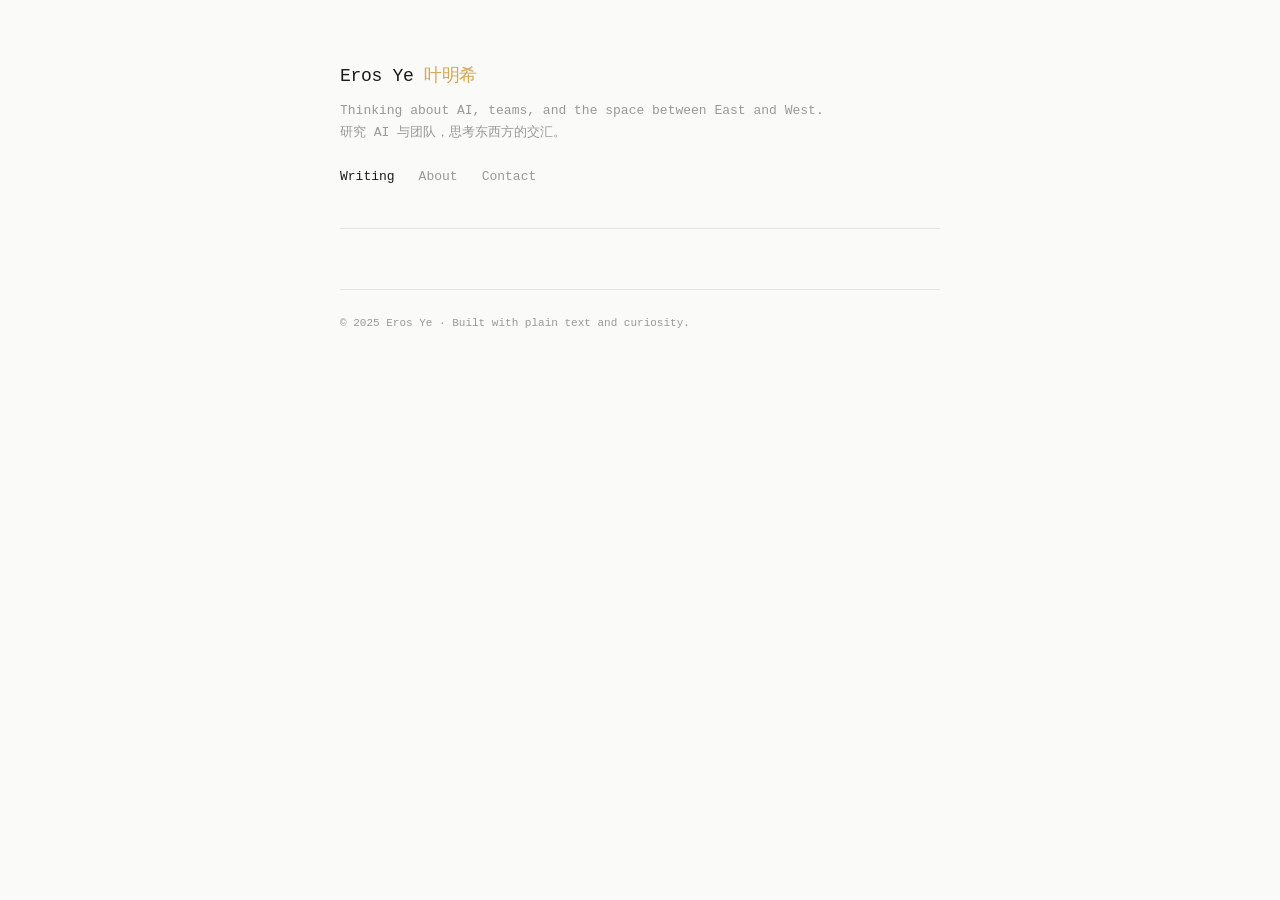
==== commit 765c8903: "Publish approved article: AI entering teams" ====
--- a/index.html
+++ b/index.html
@@ -283,73 +283,50 @@
 // ============ 文章数据 ============
 const POSTS = [
   {
-    id: 'ai-teams-kpmg',
-    title: '当 AI 成为团队成员：KPMG 没说透的那件事',
-    date: '2025-08-13',
-    excerpt: 'KPMG 的报告说要把 AI 当员工管理。但真正的问题不是「怎么管 AI」，而是「当 AI 坐在团队里，人和人的协作方式会发生什么改变」。基于真实企业数据的研究，提出 AI 团队协作的三层模型。',
-    tags: ['AI', '团队', '管理', '研究'],
+    {
+    id: 'ai-entering-teams',
+    title: 'AI 正在走进团队，但我们真的准备好了吗？',
+    date: '2025-07-16',
+    excerpt: 'KPMG 的报告说要把 AI 当员工管理。但真正的问题不是「怎么管 AI」，而是「当 AI 坐在团队里，人和人的协作方式会发生什么改变」。一个故事，一个发现，一个启示。',
+    tags: ['AI', '团队', '管理'],
     body: `
-<p>上个月的一个周三下午，我在西安研发中心旁听了一个项目回顾会。</p>
-
-<p>团队刚刚完成一个核心模块的交付。项目经理在复盘时提了一句：「这次我们比计划提前了两周。」我问原因，技术负责人想了想说：「Copilot 帮了很大的忙。但不是你想的那种——不是每个人写得快了。是那几个经验最丰富的工程师，用 AI 的方式和我们预期的不太一样。」</p>
+<p>上个月的一个周三下午，我在一个项目回顾会上听到这样一句话。</p>
+
+<p>团队刚完成一个核心模块的交付。项目经理在复盘时说：「这次我们比计划提前了两周。」我问原因，技术负责人想了想说：「Copilot 帮了很大的忙。但不是你想的那种——不是每个人写得快了。是那几个经验最丰富的工程师，用 AI 的方式和我们预期的不太一样。」</p>
 
 <p>这句话让我想了很久。</p>
 
-<p>正好最近 KPMG 发了一份报告，讨论 AI Agent 应该如何被视为「数字员工」纳入组织架构。报告里有很多值得思考的框架。但读完以后，我总觉得少了点什么——少了那个技术负责人在会议室里说的那种东西：<strong>真正发生在团队里的、微妙的、不那么整齐的变化。</strong></p>
-
-<h2>摩根士丹利的一个细节</h2>
-
-<p>先讲一个案例。</p>
-
-<p>2024 年，摩根士丹利给财务顾问团队部署了一个 AI 工具，可以在客户通话后自动生成会议纪要，提取行动事项，同步到 CRM 系统。</p>
-
-<p>听起来不复杂。但有个数字让我印象深刻：<strong>98% 的顾问自愿采用了这个工具。</strong></p>
-
-<p>做过企业软件部署的人都知道，98% 的自愿采用率意味着什么——大部分企业内部工具的采用率能超过 60% 就算成功了。摩根士丹利的顾问们不是被要求用的，他们是<strong>自己选择用</strong>的。</p>
+<p>正好最近 KPMG 发了一份报告，讨论 AI Agent 应该被视为「数字员工」纳入组织架构。报告里有些值得思考的框架。但读完以后，我总觉得少了点什么——少了那个技术负责人在会议室里说的那种东西：<strong>真正发生在团队里的、微妙的、不那么整齐的变化。</strong></p>
+
+<h2>先讲一个案例</h2>
+
+<p>2024 年，摩根士丹利给财务顾问团队部署了一个 AI 工具。功能听起来不复杂——客户通话后，AI 自动生成会议纪要、提取行动事项、同步到 CRM 系统。</p>
+
+<p>但有个数字让我印象深刻：<strong>98% 的顾问自愿采用了这个工具。</strong></p>
+
+<p>做过企业软件部署的人都知道这意味着什么——大部分企业内部工具的采用率能超过 60% 就算成功了。摩根士丹利的顾问们不是被要求用的，他们是<strong>自己选择用</strong>的。</p>
 
 <p>为什么？因为 AI 帮他们省掉了最无聊的那部分工作——花 20 分钟回忆通话内容、整理笔记、录入系统。而顾问们可以把精力放在真正有价值的事情上：理解客户需求、思考投资策略、维护信任关系。</p>
 
 <h2>资深者的秘密</h2>
 
-<p>在我们的数据里，资深开发者在 Copilot 上的生产力提升，明显大于初级开发者。</p>
-
-<p>一开始我觉得这个结果有点反直觉——难道不是新人更需要 AI 帮忙吗？</p>
-
-<p>后来我和几位资深工程师聊了聊，发现了一个有趣的模式。一个在汇丰工作了 12 年的工程师告诉我：「我用 Copilot 不是让它替我写代码。我是让它帮我处理那些我已经知道怎么写、但写起来很花时间的部分。这样我就能把精力花在那些真正需要判断力的地方——架构该怎么设计，边界条件该怎么处理。」</p>
-
-<p>而初级开发者的情况不同。他们往往让 Copilot 直接生成大段代码，然后花更多时间去理解和调试。AI 确实帮了他们，但帮的方式不一样。</p>
-
-<p>这让我想起经济学里的「技术-技能互补」理论：新技术往往不是替代高技能劳动者，而是和他们的能力形成互补，放大他们已经具备的优势。</p>
-
-<h2>溢出效应：为什么小团队更受益</h2>
-
-<p>在我们的研究里，有一个发现让我特别兴奋。</p>
-
-<p>我们发现，初级开发者在有<strong>活跃使用 AI 的资深同事</strong>的团队中，生产力提升更大。而且这个效果在<strong>小团队</strong>（少于 5 个 AI 用户）中更强。</p>
-
-<p>换句话说，资深者使用 AI 的方式，会「溢出」到整个团队。</p>
-
-<p>为什么是小团队？我和几个团队负责人讨论后，有了一个猜测：在小团队里，资深者的工作习惯更容易被观察到。新人能看到他是怎么写 prompt 的，怎么验证 AI 输出的，什么时候采纳建议、什么时候推翻重来。这些微妙的实践，在 10 人以上的大团队里会被稀释。</p>
-
-<p>Salesforce 的法务团队也有类似的经验。他们的 AI 合同审查工具最初只在一个小组试用。两周后，因为效果明显，其他组主动要求接入。不是被推下去的，是被「拉」过去的。</p>
-
-<h2>时区消失了，但距离还在</h2>
-
-<p>我的另一项研究覆盖了 7,439 个团队、超过 75,000 名开发者，发现了一个和直觉不太一样的结果。</p>
-
-<p>AI 确实让跨时区协作更高效了。这一点不意外——当你的队友在睡觉时，AI 可以帮你理解他们留下的代码、写文档、准备 code review。时区差异越大的团队，AI 的正面效果越强。</p>
-
-<p>但我们同时发现，<strong>AI 对空间距离没有任何缓解作用。</strong></p>
-
-<p>什么意思呢？如果你的团队分布在广州和西安，时区一样，但城市不同——AI 帮不了你建立信任，帮不了你解决「我们这边的优先级和他们那边不一样」的问题，也替代不了面对面建立的那种默契。</p>
-
-<h2>写在最后</h2>
-
-<p>我写这篇文章的时候，一直在想那个西安会议上的技术负责人。他说的那句话我到现在还记得：「他们用 AI 的方式和我们预期的不太一样。」</p>
-
-<p>也许这就是 AI 进入团队之后，最值得关注的事情——不是 AI 本身有多强大，而是<strong>人如何使用它、如何互相学习、如何在新的工具面前重新定义协作的方式。</strong></p>
-
-<p>框架和现实之间，隔着无数个周三下午的会议室，隔着一个技术负责人发现「事情和预期不太一样」的时刻。那些时刻，才是真正值得写的。</p>
+<p>我在实际数据中也看到了类似的规律。</p>
+
+<p>在一次大规模的 AI 工具部署中，我追踪了团队里不同成员的使用效果。结果很有意思：<strong>资深开发者在 AI 上的生产力提升，明显大于初级开发者。</strong></p>
+
+<p>一开始我觉得这有点反直觉——难道不是新人更需要 AI 帮忙吗？</p>
+
+<p>后来我和几位资深工程师聊了聊，发现了一个有趣的模式。一个工作了十几年的工程师告诉我：「我用 AI 不是让它替我写代码。我是让它帮我处理那些我已经知道怎么写、但写起来很花时间的部分。这样我就能把精力花在那些真正需要判断力的地方——架构该怎么设计，边界条件该怎么处理。」</p>
+
+<p>而初级开发者的情况不同。他们往往让 AI 直接生成大段代码，然后花更多时间去理解和调试。AI 确实帮了他们，但帮的方式不一样。</p>
+
+<p>这让我想起一个经典的经济学概念：「技术-技能互补」。新技术往往不是替代高技能劳动者，而是和他们的能力形成互补，放大他们已经具备的优势。<strong>AI 也是如此——不是均衡器，是放大器。</strong></p>
+
+<p>如果你是管理者，这个发现有一个直接的启示：不要假设 AI 会让团队变得更平等。它可能会让强者更强。如何不让能力差距因此拉大，才是真正需要思考的问题。</p>
+
+<p>我写这篇文章的时候，一直在想那个会议室里的技术负责人。他说的那句话我到现在还记得：「他们用 AI 的方式和我们预期的不太一样。」</p>
+
+<p>也许这就是 AI 进入团队之后，最值得关注的事情——不是 AI 本身有多强大，而是人如何使用它、如何互相学习、如何在新的工具面前重新定义协作的方式。</p>
 `
   },
   {
@@ -403,29 +380,30 @@
   document.title = 'About — Eros Ye';
   return `
     <div class="about-section">
-      <h2>Who I Am</h2>
-      <p>I'm Eros Ye (叶明希). I think about how AI changes the way teams work — not just in theory, but in practice.</p>
-      <p>I manage large-scale technology teams at a global financial institution, and I'm pursuing a DBA at City University of Hong Kong. My research uses real enterprise data to understand how AI reshapes collaboration, who benefits most, and why.</p>
-      <p>I've published at top-tier conferences including ICIS. I believe the most interesting things happen at boundaries — between East and West, between theory and practice, between technology and humanity.</p>
-      <p>This site is where I write. No corporate branding, no agenda — just thinking out loud.</p>
+      <p>Hey, I'm Eros (叶明希).</p>
+      <p>I spend my days thinking about two things: <strong>how AI changes the way teams work</strong>, and <strong>what happens when Eastern and Western approaches to technology collide</strong>.</p>
+      <p>By day, I lead technology operations for a global financial institution — the kind of job where you learn that culture eats strategy for breakfast, and that the hardest problems in tech are never actually about tech.</p>
+      <p>By night (and weekends, and early mornings), I'm a DBA researcher at City University of Hong Kong. I run large-scale empirical studies on real enterprise data to answer questions like: <em>Who actually benefits from AI tools? Does AI make teams more equal, or less? Can code-generation AI dissolve time zones?</em></p>
+      <p>Some of that work has been published at top conferences like ICIS. Most of it is still in progress — which is exactly where it should be.</p>
     </div>
 
     <div class="about-section">
-      <h2>What I'm Working On</h2>
+      <h2>What I Care About</h2>
       <ul>
-        <li>DBA dissertation: AI and the future of team building — a cross-cultural perspective</li>
-        <li>Research on AI adoption: seniority effects, team spillovers, and time-zone boundaries</li>
-        <li>Writing about the intersection of AI, management, and East-West cultural dynamics</li>
+        <li>The gap between what AI research claims and what actually happens when you deploy it to thousands of people</li>
+        <li>Why Chinese and Western tech cultures misunderstand each other — and how to fix that</li>
+        <li>Building things that last: teams, systems, ideas</li>
+        <li>Writing that doesn't sound like a corporate press release</li>
       </ul>
     </div>
 
     <div class="about-section">
-      <h2>Timeline</h2>
-      <div class="timeline-item"><div class="year">2020–Now</div><div class="desc"><strong>Operations Director</strong><br>Overseeing 18,000+ engineers across 4 cities. Leading technology modernization, innovation, and vendor consolidation.</div></div>
-      <div class="timeline-item"><div class="year">2024–Now</div><div class="desc"><strong>DBA Candidate</strong>, City University of Hong Kong<br>Research: AI & team building, cross-cultural organizational behavior.</div></div>
-      <div class="timeline-item"><div class="year">2016–2020</div><div class="desc"><strong>Head of Applied Innovation</strong><br>Built innovation labs, launched Angel Fund (30+ patents/year), delivered first financial-grade cloud on Alibaba Cloud.</div></div>
-      <div class="timeline-item"><div class="year">2009–2016</div><div class="desc"><strong>Center Head, Xi'an</strong><br>Built a development center from 0 to 2,000 engineers. Led global mobile app for 20+ countries.</div></div>
-      <div class="timeline-item"><div class="year">Education</div><div class="desc">EMBA, CUHK Shenzhen · M.Sc. Computer Science, SCUT · B.Sc. Computer Science, Jinan University</div></div>
+      <h2>Elsewhere</h2>
+      <p>
+        <a href="https://linkedin.com/in/erosye" style="color:var(--text);">LinkedIn</a> &nbsp;·&nbsp;
+        <a href="https://github.com/Eros0724" style="color:var(--text);">GitHub</a> &nbsp;·&nbsp;
+        <a href="mailto:eros.ye@icloud.com" style="color:var(--text);">Email</a>
+      </p>
     </div>
   `;
 }
@@ -434,12 +412,14 @@
   document.title = 'Contact — Eros Ye';
   return `
     <div class="about-section">
-      <h2>Get in Touch</h2>
-      <p style="font-size:14px;color:var(--text-secondary);">I write about AI, teams, and the East-West intersection. If any of this resonates, feel free to reach out.</p>
+      <p>If something I wrote resonated, or you want to chat about AI, teams, or the East-West intersection — I'd love to hear from you.</p>
+      <p>The best way to reach me is email. I read everything, though I can't always reply quickly.</p>
     </div>
-    <a class="contact-link" href="https://linkedin.com/in/erosye">LinkedIn <span>— Professional updates and connections</span></a>
-    <a class="contact-link" href="https://github.com/Eros0724">GitHub <span>— Code and projects</span></a>
     <a class="contact-link" href="mailto:eros.ye@icloud.com">Email <span>— eros.ye@icloud.com</span></a>
+    <a class="contact-link" href="https://www.linkedin.com/in/erosye">LinkedIn <span>— Eros Ye 叶明希</span></a>
+    <a class="contact-link" href="#">微信公众号 <span>— AI时代的管理者思考（即将上线）</span></a>
+    <a class="contact-link" href="#">微信 <span>— erosye（备注来意）</span></a>
+    <a class="contact-link" href="https://github.com/Eros0724">GitHub <span>— Open source and projects</span></a>
   `;
 }
 
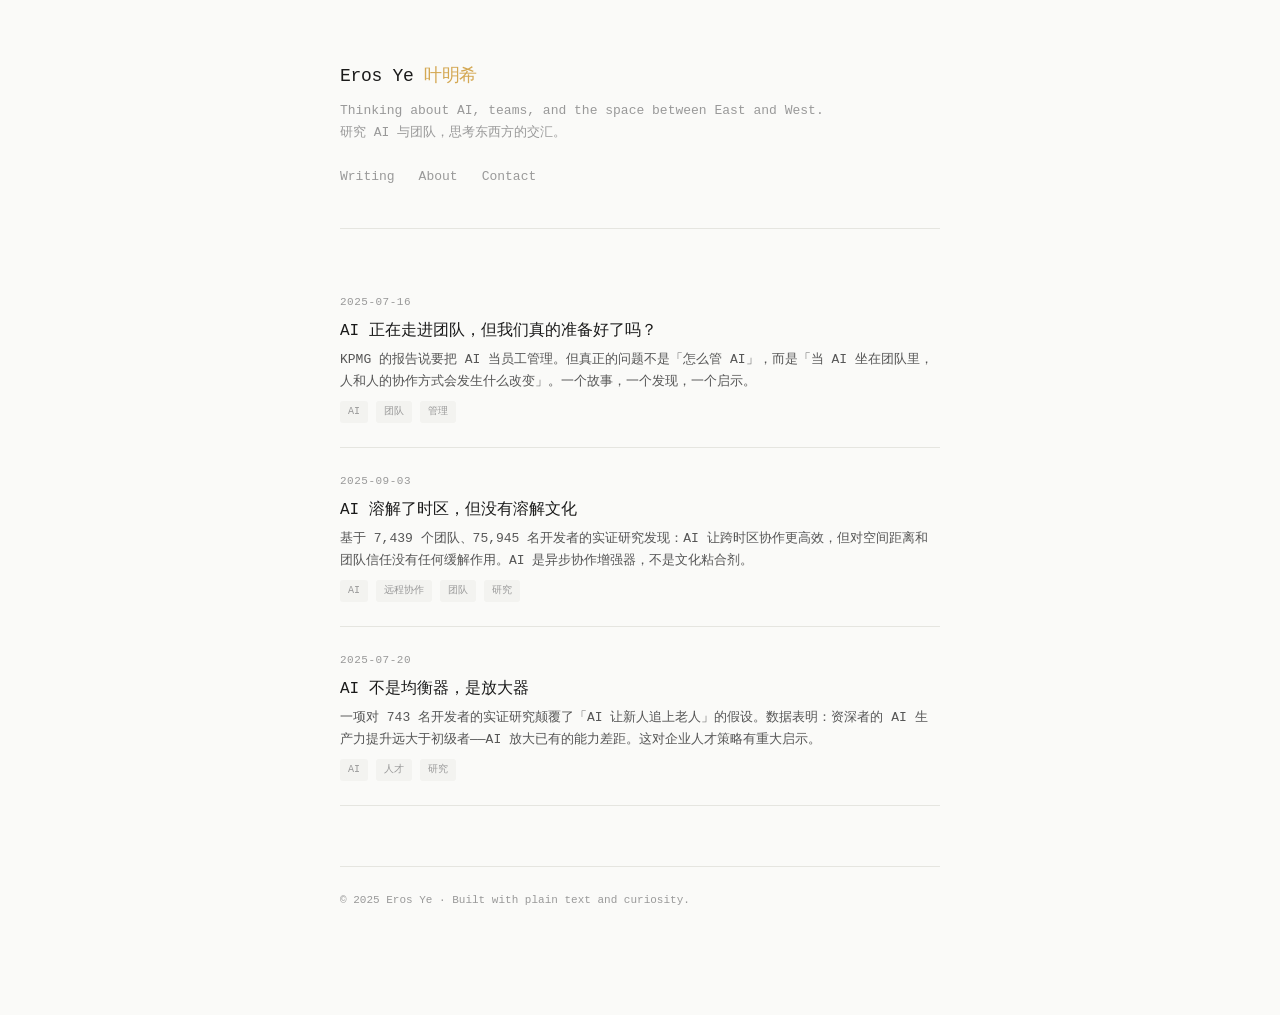
==== commit 7a8479d4: "Fix routing: hash-based SPA, remove old HTML files, prevent 404" ====
--- a/index.html
+++ b/index.html
@@ -238,9 +238,9 @@
     研究 AI 与团队，思考东西方的交汇。
   </p>
   <nav>
-    <a href="/erosye/" class="active">Writing</a>
-    <a href="/erosye/about">About</a>
-    <a href="/erosye/contact">Contact</a>
+    <a href="#/" class="active" onclick="return navClick('#/')">Writing</a>
+    <a href="#/about" onclick="return navClick('#/about')">About</a>
+    <a href="#/contact" onclick="return navClick('#/contact')">Contact</a>
   </nav>
 </header>
 
@@ -253,11 +253,10 @@
 </footer>
 
 <script>
-// ============ 路由 ============
-const SITE_BASE = '/erosye';
-
+// ============ 路由 (Hash-based, 无404) ============
 function route() {
-  const path = window.location.pathname.replace(SITE_BASE, '') || '/';
+  const hash = window.location.hash || '#/';
+  const path = hash.replace('#', '') || '/';
   const main = document.getElementById('content');
 
   if (path === '/' || path === '') {
@@ -273,17 +272,19 @@
     main.innerHTML = '<p style="color:var(--text-muted);padding:40px 0;">404 — Page not found.</p>';
   }
 
-  // 导航高亮
   document.querySelectorAll('nav a').forEach(a => {
-    const href = a.getAttribute('href').replace(SITE_BASE, '');
-    a.classList.toggle('active', href === path || (path === '/' && href === '/'));
+    a.classList.toggle('active', a.getAttribute('href') === window.location.hash);
   });
+}
+
+function navClick(hash) {
+  window.location.hash = hash;
+  return false;
 }
 
 // ============ 文章数据 ============
 const POSTS = [
   {
-    {
     id: 'ai-entering-teams',
     title: 'AI 正在走进团队，但我们真的准备好了吗？',
     date: '2025-07-16',
@@ -351,7 +352,7 @@
   return POSTS.map(p => `
     <div class="post-item">
       <div class="post-date">${p.date}</div>
-      <a class="post-title" href="${SITE_BASE}/post/${p.id}" onclick="navigate(event,'/post/${p.id}')">${p.title}</a>
+      <a class="post-title" href="#/post/${p.id}" onclick="return navClick('#/post/${p.id}')">${p.title}</a>
       <p class="post-excerpt">${p.excerpt}</p>
       <div class="post-tags">${p.tags.map(t=>`<span>${t}</span>`).join('')}</div>
     </div>
@@ -367,7 +368,7 @@
   return `
     <article class="article">
       <p style="font-size:12px;color:var(--text-muted);margin-bottom:4px;">
-        <a href="${SITE_BASE}/" onclick="navigate(event,'/')" style="color:var(--text-muted);text-decoration:none;">← Writing</a>
+        <a href="#/" onclick="return navClick('#/')" style="color:var(--text-muted);text-decoration:none;">← Writing</a>
       </p>
       <h1>${p.title}</h1>
       <div class="meta">${p.date} · ${p.tags.join(' · ')}</div>
@@ -425,11 +426,12 @@
 
 function navigate(e, path) {
   e.preventDefault();
-  history.pushState(null, '', SITE_BASE + path);
+  window.location.hash = '#/post/' + path.split('/post/')[1];
   route();
 }
 
-window.addEventListener('popstate', route);
+window.addEventListener('hashchange', route);
+window.addEventListener('DOMContentLoaded', route);
 route();
 </script>
 </body>
